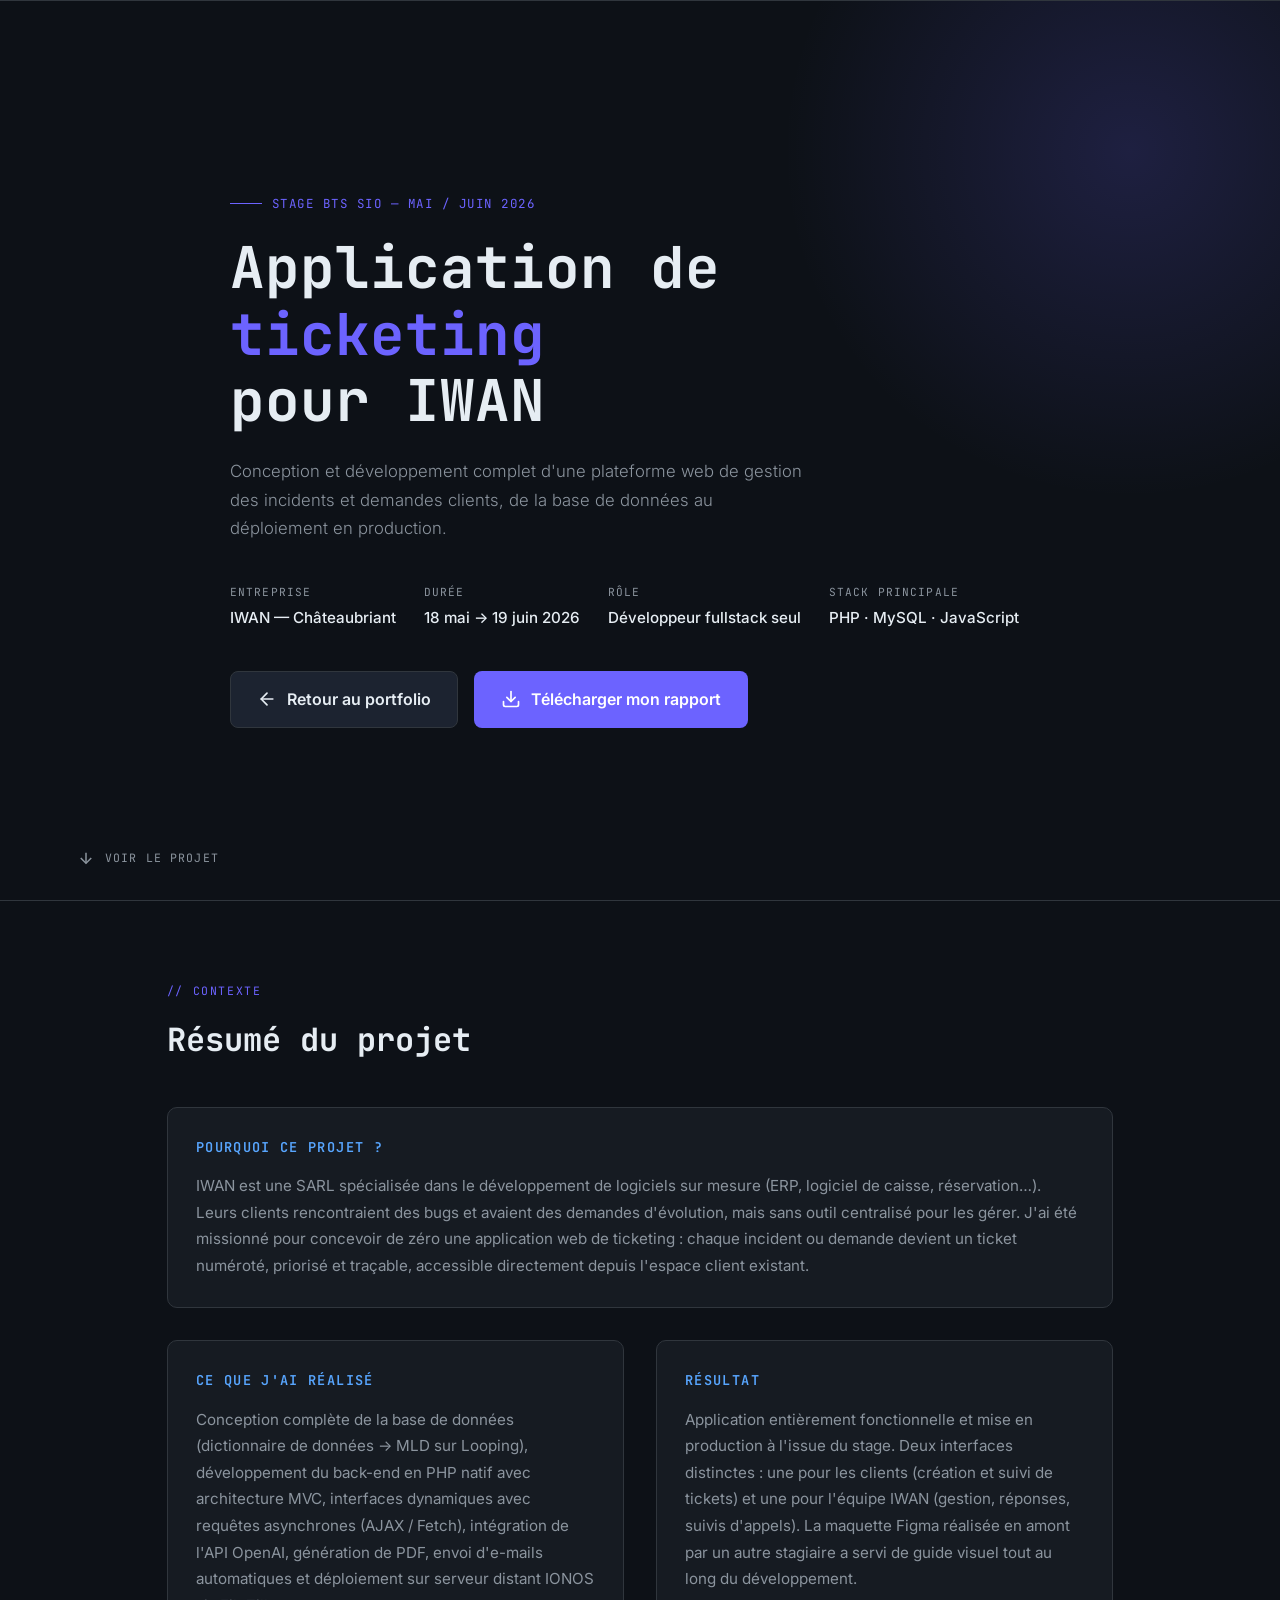
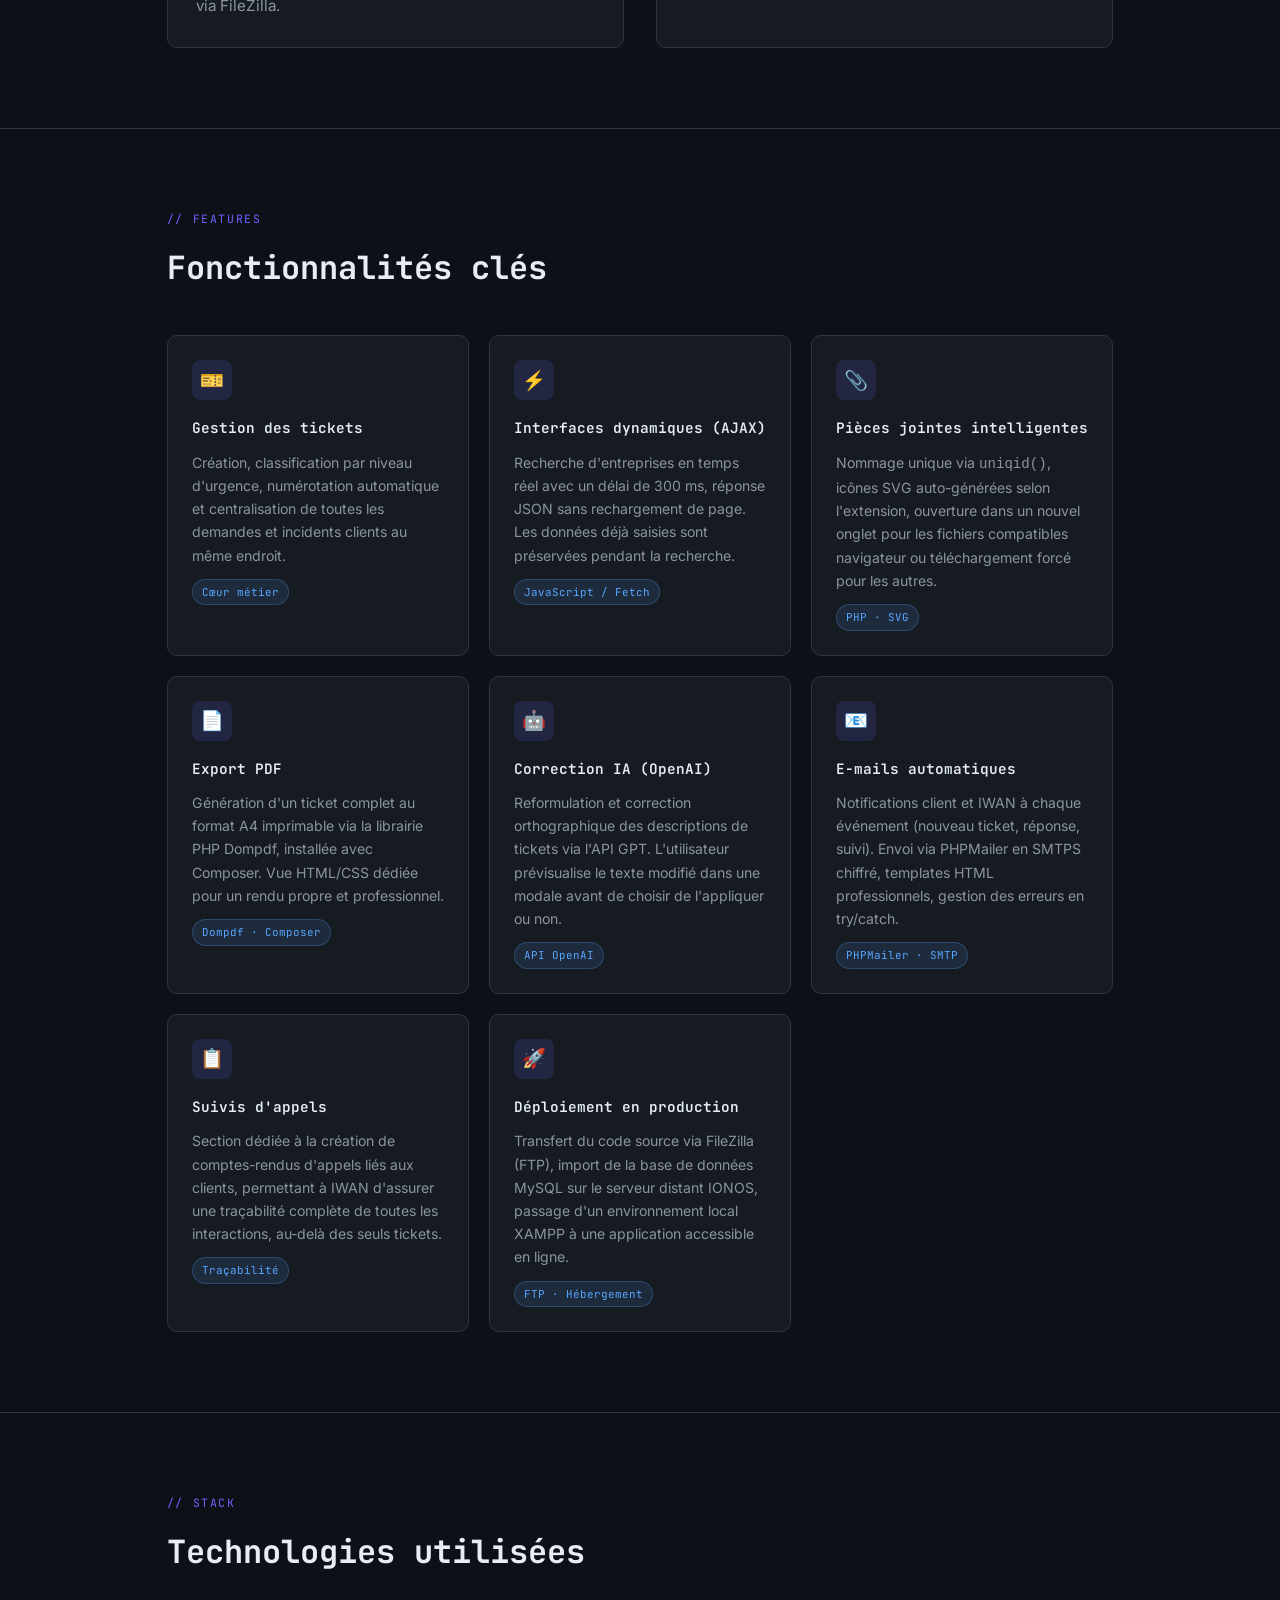
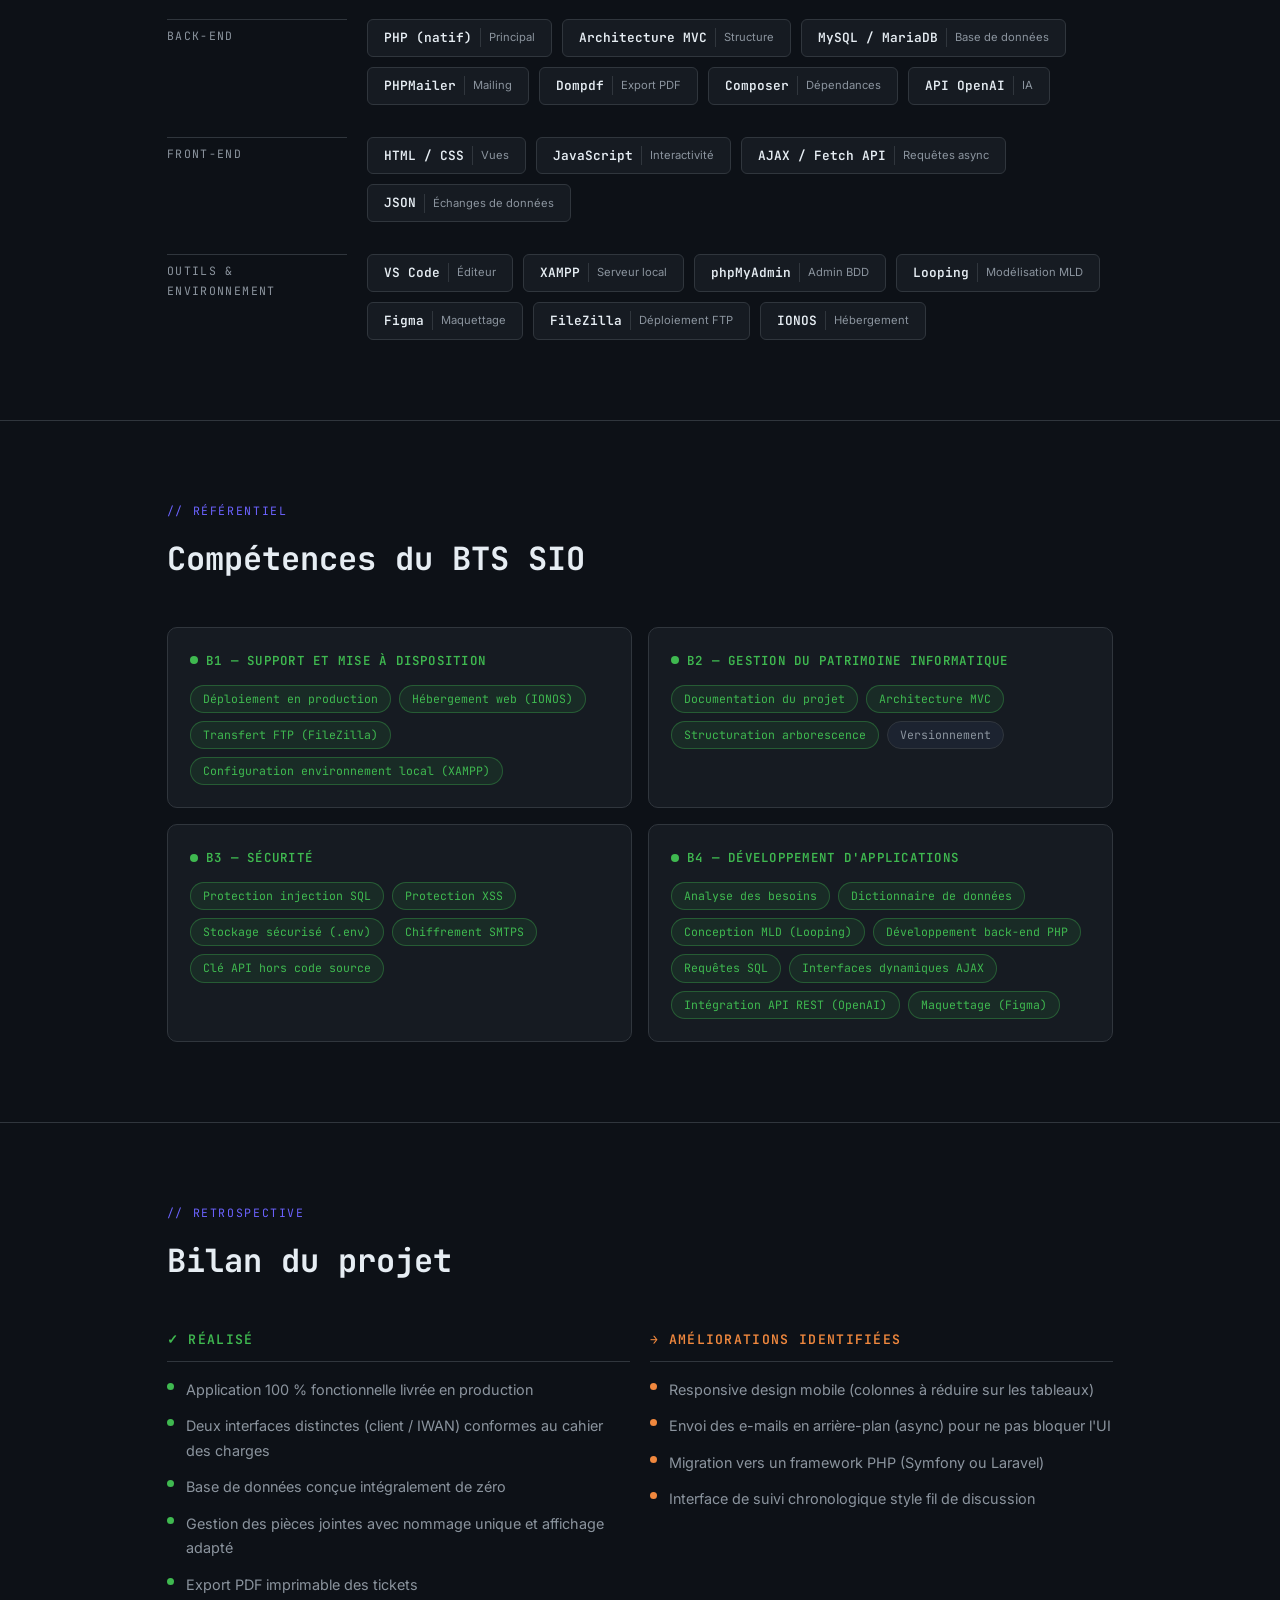
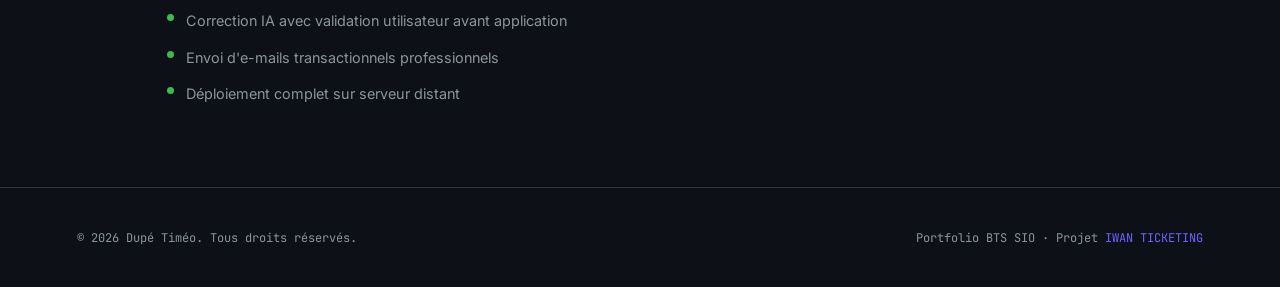
==== projet/Stage-IWAN-TICKETS/iwan-ticket.html @ 5c11863c "Création" ====
<!DOCTYPE html>
<html lang="fr">
<head>
  <meta charset="UTF-8" />
  <meta name="viewport" content="width=device-width, initial-scale=1.0" />
  <link rel="stylesheet" href="iwan-ticket.css" />
  <title>Projet Ticketing IWAN — Portfolio BTS SIO</title>
  <link href="https://fonts.googleapis.com/css2?family=JetBrains+Mono:wght@400;600;700&family=Inter:wght@300;400;500;600&display=swap" rel="stylesheet" />
</head>
<body>

<!-- ══ HERO ══ -->
<section class="hero">
  <div class="container">
    <p class="hero-eyebrow">Stage BTS SIO — Mai / Juin 2026</p>
    <h1>Application de <span>ticketing</span><br>pour IWAN</h1>
    <p class="hero-sub">Conception et développement complet d'une plateforme web de gestion des incidents et demandes clients, de la base de données au déploiement en production.</p>
    <div class="hero-meta">
      <div class="meta-item">
        <span class="meta-label">Entreprise</span>
        <span class="meta-value">IWAN — Châteaubriant</span>
      </div>
      <div class="meta-item">
        <span class="meta-label">Durée</span>
        <span class="meta-value">18 mai → 19 juin 2026</span>
      </div>
      <div class="meta-item">
        <span class="meta-label">Rôle</span>
        <span class="meta-value">Développeur fullstack seul</span>
      </div>
      <div class="meta-item">
        <span class="meta-label">Stack principale</span>
        <span class="meta-value">PHP · MySQL · JavaScript</span>
      </div>
    </div>

    <!-- BOUTON TÉLÉCHARGER RAPPORT DE STAGE -->
    <div class="hero-actions">
        <a href="../../index.html" class="btn btn-secondary">
        <svg xmlns="http://www.w3.org/2000/svg" width="20" height="20" viewBox="0 0 24 24" fill="none" stroke="currentColor" stroke-width="2" stroke-linecap="round" stroke-linejoin="round">
          <line x1="19" y1="12" x2="5" y2="12"></line>
          <polyline points="12 19 5 12 12 5"></polyline>
        </svg>
        Retour au portfolio
      </a>
      <a href="/projet/Stage-IWAN-TICKETS/CR/DUPÉ_TIMÉO_Rapport_Stage.pdf" class="btn btn-primary" download>
        <svg xmlns="http://www.w3.org/2000/svg" width="20" height="20" viewBox="0 0 24 24" fill="none" stroke="currentColor" stroke-width="2" stroke-linecap="round" stroke-linejoin="round">
          <path d="M21 15v4a2 2 0 0 1-2 2H5a2 2 0 0 1-2-2v-4"></path>
          <polyline points="7 10 12 15 17 10"></polyline>
          <line x1="12" y1="15" x2="12" y2="3"></line>
        </svg>
        Télécharger mon rapport
      </a>
    </div>

  </div>
  <div class="hero-scroll">
    <svg viewBox="0 0 24 24" stroke-width="2"><line x1="12" y1="5" x2="12" y2="19"/><polyline points="19 12 12 19 5 12"/></svg>
    Voir le projet
  </div>
</section>

<!-- ══ RÉSUMÉ ══ -->
<section>
  <div class="container">
    <p class="section-label">// contexte</p>
    <h2 class="section-title">Résumé du projet</h2>
    <div class="resume-grid">
      <div class="resume-card full">
        <h3>Pourquoi ce projet ?</h3>
        <p>IWAN est une SARL spécialisée dans le développement de logiciels sur mesure (ERP, logiciel de caisse, réservation…). Leurs clients rencontraient des bugs et avaient des demandes d'évolution, mais sans outil centralisé pour les gérer. J'ai été missionné pour concevoir de zéro une application web de ticketing : chaque incident ou demande devient un ticket numéroté, priorisé et traçable, accessible directement depuis l'espace client existant.</p>
      </div>
      <div class="resume-card">
        <h3>Ce que j'ai réalisé</h3>
        <p>Conception complète de la base de données (dictionnaire de données → MLD sur Looping), développement du back-end en PHP natif avec architecture MVC, interfaces dynamiques avec requêtes asynchrones (AJAX / Fetch), intégration de l'API OpenAI, génération de PDF, envoi d'e-mails automatiques et déploiement sur serveur distant IONOS via FileZilla.</p>
      </div>
      <div class="resume-card">
        <h3>Résultat</h3>
        <p>Application entièrement fonctionnelle et mise en production à l'issue du stage. Deux interfaces distinctes : une pour les clients (création et suivi de tickets) et une pour l'équipe IWAN (gestion, réponses, suivis d'appels). La maquette Figma réalisée en amont par un autre stagiaire a servi de guide visuel tout au long du développement.</p>
      </div>
    </div>
  </div>
</section>

<!-- ══ FONCTIONNALITÉS ══ -->
<section>
  <div class="container">
    <p class="section-label">// features</p>
    <h2 class="section-title">Fonctionnalités clés</h2>
    <div class="features-grid">

      <div class="feature-card">
        <div class="feature-icon">🎫</div>
        <h3>Gestion des tickets</h3>
        <p>Création, classification par niveau d'urgence, numérotation automatique et centralisation de toutes les demandes et incidents clients au même endroit.</p>
        <span class="feature-tag">Cœur métier</span>
      </div>

      <div class="feature-card">
        <div class="feature-icon">⚡</div>
        <h3>Interfaces dynamiques (AJAX)</h3>
        <p>Recherche d'entreprises en temps réel avec un délai de 300 ms, réponse JSON sans rechargement de page. Les données déjà saisies sont préservées pendant la recherche.</p>
        <span class="feature-tag">JavaScript / Fetch</span>
      </div>

      <div class="feature-card">
        <div class="feature-icon">📎</div>
        <h3>Pièces jointes intelligentes</h3>
        <p>Nommage unique via <code>uniqid()</code>, icônes SVG auto-générées selon l'extension, ouverture dans un nouvel onglet pour les fichiers compatibles navigateur ou téléchargement forcé pour les autres.</p>
        <span class="feature-tag">PHP · SVG</span>
      </div>

      <div class="feature-card">
        <div class="feature-icon">📄</div>
        <h3>Export PDF</h3>
        <p>Génération d'un ticket complet au format A4 imprimable via la librairie PHP Dompdf, installée avec Composer. Vue HTML/CSS dédiée pour un rendu propre et professionnel.</p>
        <span class="feature-tag">Dompdf · Composer</span>
      </div>

      <div class="feature-card">
        <div class="feature-icon">🤖</div>
        <h3>Correction IA (OpenAI)</h3>
        <p>Reformulation et correction orthographique des descriptions de tickets via l'API GPT. L'utilisateur prévisualise le texte modifié dans une modale avant de choisir de l'appliquer ou non.</p>
        <span class="feature-tag">API OpenAI</span>
      </div>

      <div class="feature-card">
        <div class="feature-icon">📧</div>
        <h3>E-mails automatiques</h3>
        <p>Notifications client et IWAN à chaque événement (nouveau ticket, réponse, suivi). Envoi via PHPMailer en SMTPS chiffré, templates HTML professionnels, gestion des erreurs en try/catch.</p>
        <span class="feature-tag">PHPMailer · SMTP</span>
      </div>

      <div class="feature-card">
        <div class="feature-icon">📋</div>
        <h3>Suivis d'appels</h3>
        <p>Section dédiée à la création de comptes-rendus d'appels liés aux clients, permettant à IWAN d'assurer une traçabilité complète de toutes les interactions, au-delà des seuls tickets.</p>
        <span class="feature-tag">Traçabilité</span>
      </div>

      <div class="feature-card">
        <div class="feature-icon">🚀</div>
        <h3>Déploiement en production</h3>
        <p>Transfert du code source via FileZilla (FTP), import de la base de données MySQL sur le serveur distant IONOS, passage d'un environnement local XAMPP à une application accessible en ligne.</p>
        <span class="feature-tag">FTP · Hébergement</span>
      </div>

    </div>
  </div>
</section>

<!-- ══ TECHNOLOGIES ══ -->
<section>
  <div class="container">
    <p class="section-label">// stack</p>
    <h2 class="section-title">Technologies utilisées</h2>
    <div class="tech-groups">

      <div class="tech-group">
        <span class="tech-group-label">Back-end</span>
        <div class="tech-chips">
          <span class="tech-chip">PHP (natif) <span class="tc-role">Principal</span></span>
          <span class="tech-chip">Architecture MVC <span class="tc-role">Structure</span></span>
          <span class="tech-chip">MySQL / MariaDB <span class="tc-role">Base de données</span></span>
          <span class="tech-chip">PHPMailer <span class="tc-role">Mailing</span></span>
          <span class="tech-chip">Dompdf <span class="tc-role">Export PDF</span></span>
          <span class="tech-chip">Composer <span class="tc-role">Dépendances</span></span>
          <span class="tech-chip">API OpenAI <span class="tc-role">IA</span></span>
        </div>
      </div>

      <div class="tech-group">
        <span class="tech-group-label">Front-end</span>
        <div class="tech-chips">
          <span class="tech-chip">HTML / CSS <span class="tc-role">Vues</span></span>
          <span class="tech-chip">JavaScript <span class="tc-role">Interactivité</span></span>
          <span class="tech-chip">AJAX / Fetch API <span class="tc-role">Requêtes async</span></span>
          <span class="tech-chip">JSON <span class="tc-role">Échanges de données</span></span>
        </div>
      </div>

      <div class="tech-group">
        <span class="tech-group-label">Outils & environnement</span>
        <div class="tech-chips">
          <span class="tech-chip">VS Code <span class="tc-role">Éditeur</span></span>
          <span class="tech-chip">XAMPP <span class="tc-role">Serveur local</span></span>
          <span class="tech-chip">phpMyAdmin <span class="tc-role">Admin BDD</span></span>
          <span class="tech-chip">Looping <span class="tc-role">Modélisation MLD</span></span>
          <span class="tech-chip">Figma <span class="tc-role">Maquettage</span></span>
          <span class="tech-chip">FileZilla <span class="tc-role">Déploiement FTP</span></span>
          <span class="tech-chip">IONOS <span class="tc-role">Hébergement</span></span>
        </div>
      </div>

    </div>
  </div>
</section>

<!-- ══ COMPÉTENCES BTS SIO ══ -->
<section>
  <div class="container">
    <p class="section-label">// référentiel</p>
    <h2 class="section-title">Compétences du BTS SIO</h2>
    <div class="comp-grid">

      <div class="comp-block">
        <p class="comp-block-title">B1 — Support et mise à disposition</p>
        <div class="comp-chips">
          <span class="chip active">Déploiement en production</span>
          <span class="chip active">Hébergement web (IONOS)</span>
          <span class="chip active">Transfert FTP (FileZilla)</span>
          <span class="chip active">Configuration environnement local (XAMPP)</span>
        </div>
      </div>

      <div class="comp-block">
        <p class="comp-block-title">B2 — Gestion du patrimoine informatique</p>
        <div class="comp-chips">
          <span class="chip active">Documentation du projet</span>
          <span class="chip active">Architecture MVC</span>
          <span class="chip active">Structuration arborescence</span>
          <span class="chip">Versionnement</span>
        </div>
      </div>

      <div class="comp-block">
        <p class="comp-block-title">B3 — Sécurité</p>
        <div class="comp-chips">
          <span class="chip active">Protection injection SQL</span>
          <span class="chip active">Protection XSS</span>
          <span class="chip active">Stockage sécurisé (.env)</span>
          <span class="chip active">Chiffrement SMTPS</span>
          <span class="chip active">Clé API hors code source</span>
        </div>
      </div>

      <div class="comp-block">
        <p class="comp-block-title">B4 — Développement d'applications</p>
        <div class="comp-chips">
          <span class="chip active">Analyse des besoins</span>
          <span class="chip active">Dictionnaire de données</span>
          <span class="chip active">Conception MLD (Looping)</span>
          <span class="chip active">Développement back-end PHP</span>
          <span class="chip active">Requêtes SQL </span>
          <span class="chip active">Interfaces dynamiques AJAX</span>
          <span class="chip active">Intégration API REST (OpenAI)</span>
          <span class="chip active">Maquettage (Figma)</span>
        </div>
      </div>

    </div>
  </div>
</section>

<!-- ══ BILAN ══ -->
<section>
  <div class="container">
    <p class="section-label">// retrospective</p>
    <h2 class="section-title">Bilan du projet</h2>
    <div class="bilan-grid">

      <div class="bilan-col done">
        <h3>✓ Réalisé</h3>
        <ul class="bilan-list">
          <li>Application 100 % fonctionnelle livrée en production</li>
          <li>Deux interfaces distinctes (client / IWAN) conformes au cahier des charges</li>
          <li>Base de données conçue intégralement de zéro</li>
          <li>Gestion des pièces jointes avec nommage unique et affichage adapté</li>
          <li>Export PDF imprimable des tickets</li>
          <li>Correction IA avec validation utilisateur avant application</li>
          <li>Envoi d'e-mails transactionnels professionnels</li>
          <li>Déploiement complet sur serveur distant</li>
        </ul>
      </div>

      <div class="bilan-col todo">
        <h3>→ Améliorations identifiées</h3>
        <ul class="bilan-list">
          <li>Responsive design mobile (colonnes à réduire sur les tableaux)</li>
          <li>Envoi des e-mails en arrière-plan (async) pour ne pas bloquer l'UI</li>
          <li>Migration vers un framework PHP (Symfony ou Laravel)</li>
          <li>Interface de suivi chronologique style fil de discussion</li>
        </ul>
      </div>

    </div>
  </div>
</section>

<!-- ══ FOOTER ══ -->
<footer>
  <p>&copy; 2026 Dupé Timéo. Tous droits réservés.</p>
  <p>Portfolio BTS SIO · Projet <span>IWAN TICKETING</span></p>
</footer>

</body>
</html>
---- projet/Stage-IWAN-TICKETS/iwan-ticket.css ----
*, *::before, *::after { box-sizing: border-box; margin: 0; padding: 0; }

    :root {
      --bg:        #0D1117;
      --surface:   #161B22;
      --surface2:  #1C2330;
      --border:    #30363D;
      --accent:    #6C63FF;
      --accent2:   #58A6FF;
      --accent3:   #3FB950;
      --text:      #E6EDF3;
      --muted:     #8B949E;
      --mono:      'JetBrains Mono', monospace;
      --sans:      'Inter', sans-serif;
    }

    html { scroll-behavior: smooth; }

    body {
      background: var(--bg);
      color: var(--text);
      font-family: var(--sans);
      font-size: 16px;
      line-height: 1.7;
    }

    /* ── HERO ── */
    .hero {
      min-height: 100vh;
      display: flex;
      flex-direction: column;
      justify-content: center;
      padding: 80px 6vw 60px;
      position: relative;
      overflow: hidden;
    }

    .hero::before {
      content: '';
      position: absolute;
      top: -200px; right: -200px;
      width: 700px; height: 700px;
      background: radial-gradient(circle, rgba(108,99,255,.18) 0%, transparent 70%);
      pointer-events: none;
    }

    .hero-eyebrow {
      font-family: var(--mono);
      font-size: .78rem;
      color: var(--accent);
      letter-spacing: .12em;
      text-transform: uppercase;
      margin-bottom: 20px;
      display: flex;
      align-items: center;
      gap: 10px;
    }

    .hero-eyebrow::before {
      content: '';
      display: inline-block;
      width: 32px; height: 1px;
      background: var(--accent);
    }

    .hero h1 {
      font-family: var(--mono);
      font-size: clamp(2rem, 5vw, 3.6rem);
      font-weight: 700;
      line-height: 1.15;
      max-width: 820px;
      margin-bottom: 24px;
    }

    .hero h1 span {
      color: var(--accent);
    }

    .hero-sub {
      font-family: var(--sans);
      font-size: 1.05rem;
      color: var(--muted);
      max-width: 580px;
      margin-bottom: 40px;
      font-weight: 300;
    }

    .hero-meta {
      display: flex;
      gap: 28px;
      flex-wrap: wrap;
    }

    .meta-item {
      display: flex;
      flex-direction: column;
      gap: 3px;
    }

    .meta-label {
      font-family: var(--mono);
      font-size: .7rem;
      color: var(--muted);
      text-transform: uppercase;
      letter-spacing: .1em;
    }

    .meta-value {
      font-size: .95rem;
      color: var(--text);
      font-weight: 500;
    }

    /* ── BOUTONS (NOUVEAU) ── */
    .hero-actions {
      margin-top: 40px;
      display: flex;
      gap: 16px;
      position: relative; /* Pour s'assurer qu'il est cliquable au-dessus du dégradé */
      z-index: 10;
    }

    .btn {
      display: inline-flex;
      align-items: center;
      gap: 10px;
      padding: 14px 26px;
      border-radius: 8px;
      font-family: var(--sans);
      font-size: 1rem;
      font-weight: 600;
      text-decoration: none;
      transition: all 0.25s ease;
      cursor: pointer;
    }

    .btn-primary {
      background: var(--accent);
      color: #ffffff;
      border: 1px solid transparent;
    }

    .btn-primary:hover {
      background: #7b73ff; /* Un violet légèrement plus clair */
      transform: translateY(-3px);
      box-shadow: 0 8px 25px rgba(108, 99, 255, 0.35);
    }
    .btn-secondary {
        color: var(--text);
        border: 1px solid var(--border);
        background: var(--surface2);
    }

    .btn-secondary:hover {
        border-color: var(--accent);
        transform: translateY(-3px);
    }
    .btn svg {
      transition: transform 0.25s ease;
    }
    
    .btn-primary:hover svg {
      transform: translateY(2px); /* Petit effet sympa sur la flèche au survol */
    }

    /* ── ANIMATIONS ── */
    .hero-scroll {
      position: absolute;
      bottom: 32px;
      left: 6vw;
      display: flex;
      align-items: center;
      gap: 10px;
      font-family: var(--mono);
      font-size: .72rem;
      color: var(--muted);
      text-transform: uppercase;
      letter-spacing: .1em;
      animation: bob 2s ease-in-out infinite;
    }

    .hero-scroll svg { width: 18px; height: 18px; stroke: var(--muted); fill: none; }

    @keyframes bob {
      0%, 100% { transform: translateY(0); }
      50%       { transform: translateY(5px); }
    }

    /* ── LAYOUT ── */
    .container {
      max-width: 1100px;
      margin: 0 auto;
      padding: 0 6vw;
    }

    section {
      padding: 80px 0;
      border-top: 1px solid var(--border);
    }

    .section-label {
      font-family: var(--mono);
      font-size: .72rem;
      color: var(--accent);
      text-transform: uppercase;
      letter-spacing: .14em;
      margin-bottom: 12px;
    }

    .section-title {
      font-family: var(--mono);
      font-size: clamp(1.4rem, 3vw, 2rem);
      font-weight: 700;
      margin-bottom: 40px;
      color: var(--text);
    }

    /* ── RÉSUMÉ ── */
    .resume-grid {
      display: grid;
      grid-template-columns: 1fr 1fr;
      gap: 32px;
    }

    .resume-card {
      background: var(--surface);
      border: 1px solid var(--border);
      border-radius: 10px;
      padding: 28px;
    }

    .resume-card h3 {
      font-family: var(--mono);
      font-size: .85rem;
      font-weight: 600;
      color: var(--accent2);
      text-transform: uppercase;
      letter-spacing: .1em;
      margin-bottom: 14px;
    }

    .resume-card p {
      font-size: .95rem;
      color: var(--muted);
      line-height: 1.75;
    }

    .resume-card.full {
      grid-column: 1 / -1;
    }

    /* ── FONCTIONNALITÉS ── */
    .features-grid {
      display: grid;
      grid-template-columns: repeat(auto-fill, minmax(280px, 1fr));
      gap: 20px;
    }

    .feature-card {
      background: var(--surface);
      border: 1px solid var(--border);
      border-radius: 10px;
      padding: 24px;
      position: relative;
      transition: border-color .25s, transform .25s;
    }

    .feature-card:hover {
      border-color: var(--accent);
      transform: translateY(-3px);
    }

    .feature-icon {
      width: 40px; height: 40px;
      background: rgba(108,99,255,.15);
      border-radius: 8px;
      display: flex;
      align-items: center;
      justify-content: center;
      margin-bottom: 16px;
      font-size: 1.2rem;
    }

    .feature-card h3 {
      font-family: var(--mono);
      font-size: .9rem;
      font-weight: 600;
      color: var(--text);
      margin-bottom: 10px;
    }

    .feature-card p {
      font-size: .88rem;
      color: var(--muted);
      line-height: 1.65;
    }

    .feature-tag {
      display: inline-block;
      margin-top: 12px;
      font-family: var(--mono);
      font-size: .68rem;
      padding: 3px 9px;
      border-radius: 20px;
      background: rgba(88,166,255,.12);
      color: var(--accent2);
      border: 1px solid rgba(88,166,255,.25);
    }

    /* ── TECHNOLOGIES ── */
    .tech-groups {
      display: flex;
      flex-direction: column;
      gap: 32px;
    }

    .tech-group {
      display: grid;
      grid-template-columns: 180px 1fr;
      gap: 20px;
      align-items: start;
    }

    .tech-group-label {
      font-family: var(--mono);
      font-size: .72rem;
      color: var(--muted);
      text-transform: uppercase;
      letter-spacing: .12em;
      padding-top: 6px;
      border-top: 1px solid var(--border);
    }

    .tech-chips {
      display: flex;
      flex-wrap: wrap;
      gap: 10px;
    }

    .tech-chip {
      font-family: var(--mono);
      font-size: .8rem;
      font-weight: 600;
      padding: 7px 16px;
      border-radius: 6px;
      border: 1px solid var(--border);
      background: var(--surface);
      color: var(--text);
      display: flex;
      align-items: center;
      gap: 8px;
      transition: border-color .2s, background .2s;
    }

    .tech-chip:hover {
      border-color: var(--accent);
      background: var(--surface2);
    }

    .tech-chip .tc-role {
      font-family: var(--sans);
      font-size: .7rem;
      font-weight: 400;
      color: var(--muted);
      padding-left: 8px;
      border-left: 1px solid var(--border);
    }

    /* ── COMPÉTENCES BTS SIO ── */
    .comp-grid {
      display: grid;
      grid-template-columns: 1fr 1fr;
      gap: 16px;
    }

    .comp-block {
      background: var(--surface);
      border: 1px solid var(--border);
      border-radius: 10px;
      padding: 22px;
    }

    .comp-block-title {
      font-family: var(--mono);
      font-size: .78rem;
      font-weight: 600;
      color: var(--accent3);
      text-transform: uppercase;
      letter-spacing: .1em;
      margin-bottom: 14px;
      display: flex;
      align-items: center;
      gap: 8px;
    }

    .comp-block-title::before {
      content: '';
      display: inline-block;
      width: 8px; height: 8px;
      background: var(--accent3);
      border-radius: 50%;
    }

    .comp-chips {
      display: flex;
      flex-wrap: wrap;
      gap: 8px;
    }

    .chip {
      font-family: var(--mono);
      font-size: .72rem;
      padding: 5px 12px;
      border-radius: 20px;
      border: 1px solid var(--border);
      background: var(--surface2);
      color: var(--muted);
      line-height: 1.4;
    }

    .chip.active {
      background: rgba(63,185,80,.1);
      border-color: rgba(63,185,80,.35);
      color: var(--accent3);
    }

    /* ── BILAN ── */
    .bilan-grid {
      display: grid;
      grid-template-columns: 1fr 1fr;
      gap: 20px;
    }

    .bilan-col h3 {
      font-family: var(--mono);
      font-size: .82rem;
      font-weight: 600;
      text-transform: uppercase;
      letter-spacing: .1em;
      margin-bottom: 16px;
      padding-bottom: 10px;
      border-bottom: 1px solid var(--border);
    }

    .bilan-col.done h3  { color: var(--accent3); }
    .bilan-col.todo h3  { color: #F0883E; }

    .bilan-list {
      list-style: none;
      display: flex;
      flex-direction: column;
      gap: 12px;
    }

    .bilan-list li {
      font-size: .9rem;
      color: var(--muted);
      display: flex;
      gap: 12px;
      align-items: flex-start;
    }

    .bilan-list li::before {
      flex-shrink: 0;
      margin-top: 5px;
      content: '';
      display: inline-block;
      width: 7px; height: 7px;
      border-radius: 50%;
    }

    .bilan-col.done .bilan-list li::before { background: var(--accent3); }
    .bilan-col.todo .bilan-list li::before { background: #F0883E; }

    /* ── FOOTER ── */
    footer {
      border-top: 1px solid var(--border);
      padding: 40px 6vw;
      display: flex;
      justify-content: space-between;
      align-items: center;
      flex-wrap: wrap;
      gap: 16px;
    }

    footer p {
      font-family: var(--mono);
      font-size: .75rem;
      color: var(--muted);
    }

    footer span {
      color: var(--accent);
    }

    /* ── RESPONSIVE ── */
    @media (max-width: 680px) {
      .resume-grid, .comp-grid, .bilan-grid { grid-template-columns: 1fr; }
      .tech-item { grid-template-columns: 120px 1fr 40px; }
      .resume-card.full { grid-column: auto; }
      .hero h1 { font-size: 1.8rem; }
      .tech-group { grid-template-columns: 1fr; gap: 12px; }
    }

    @media (prefers-reduced-motion: reduce) {
      .hero-scroll, .tech-bar-fill { animation: none; }
      .feature-card:hover { transform: none; }
      .btn-primary:hover .btn-secondary:hover{ transform: none; }
      .btn-primary:hover svg { transform: none; }
    }
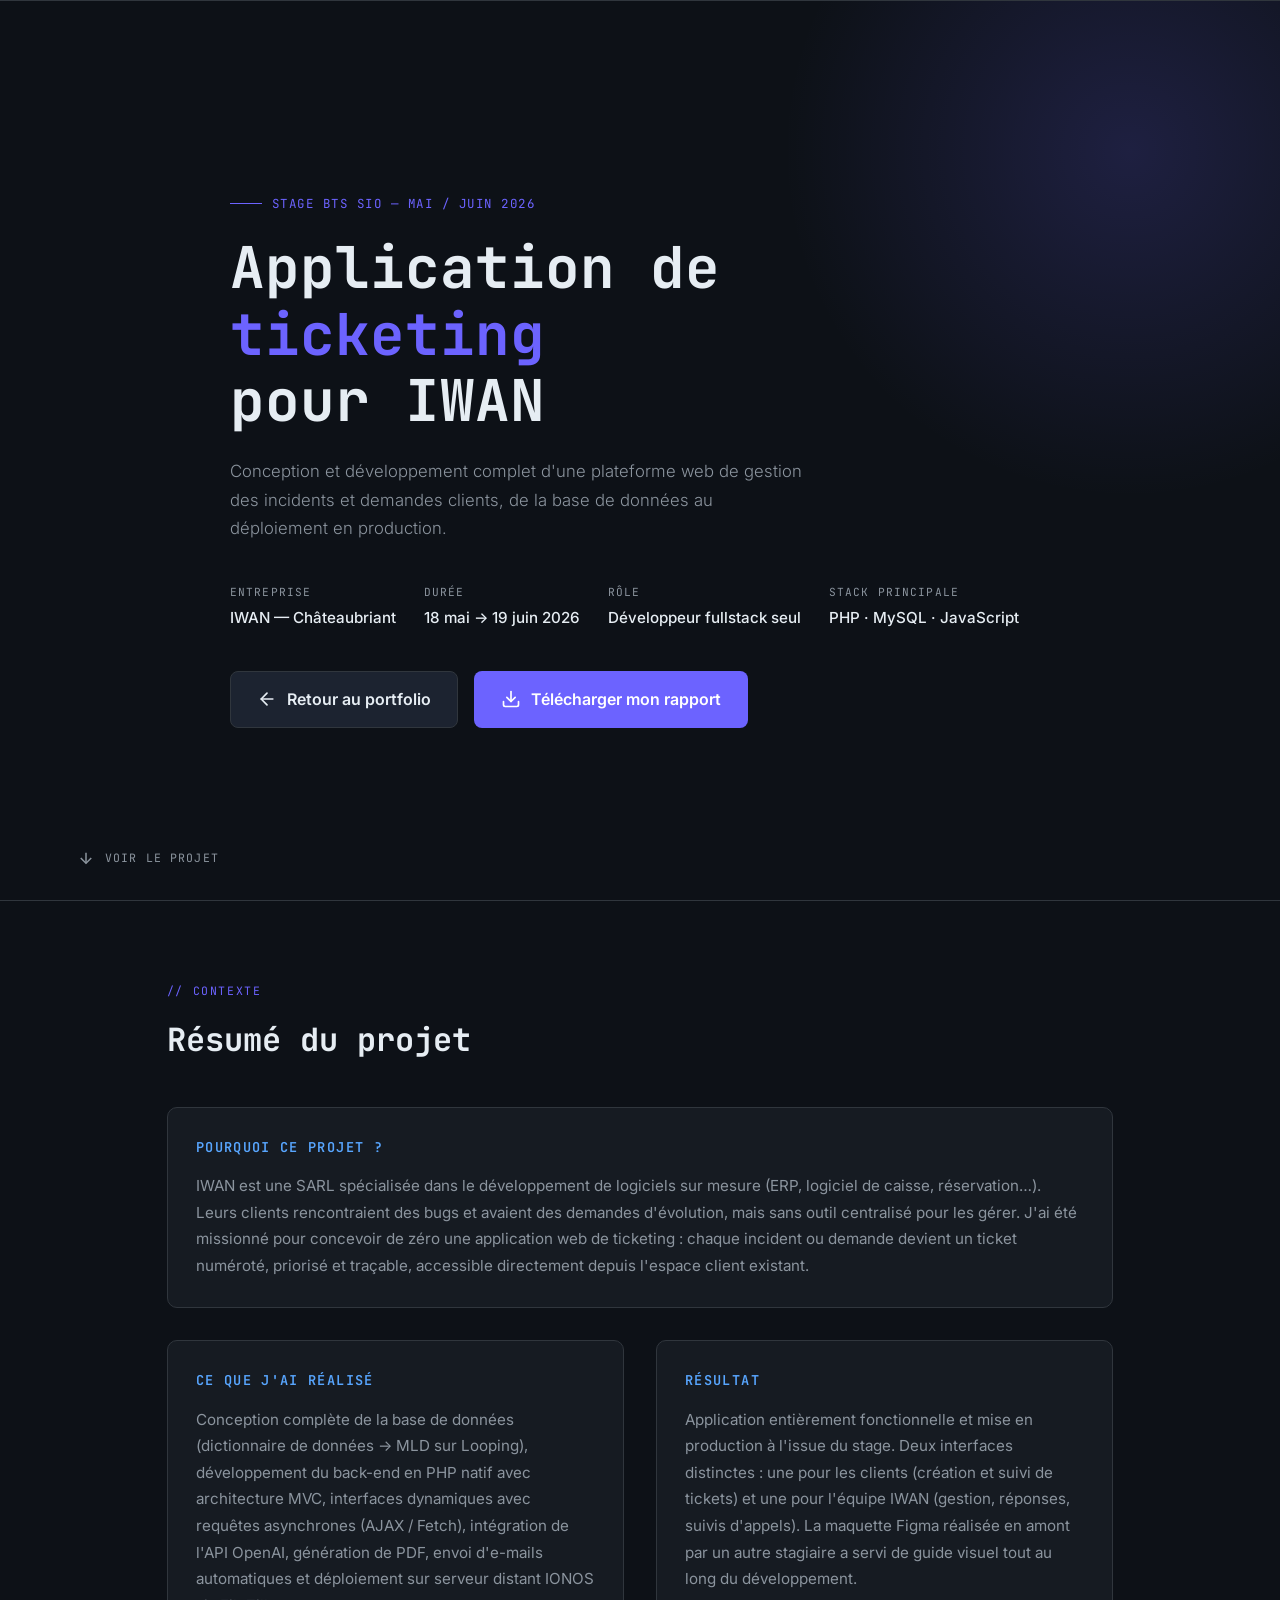
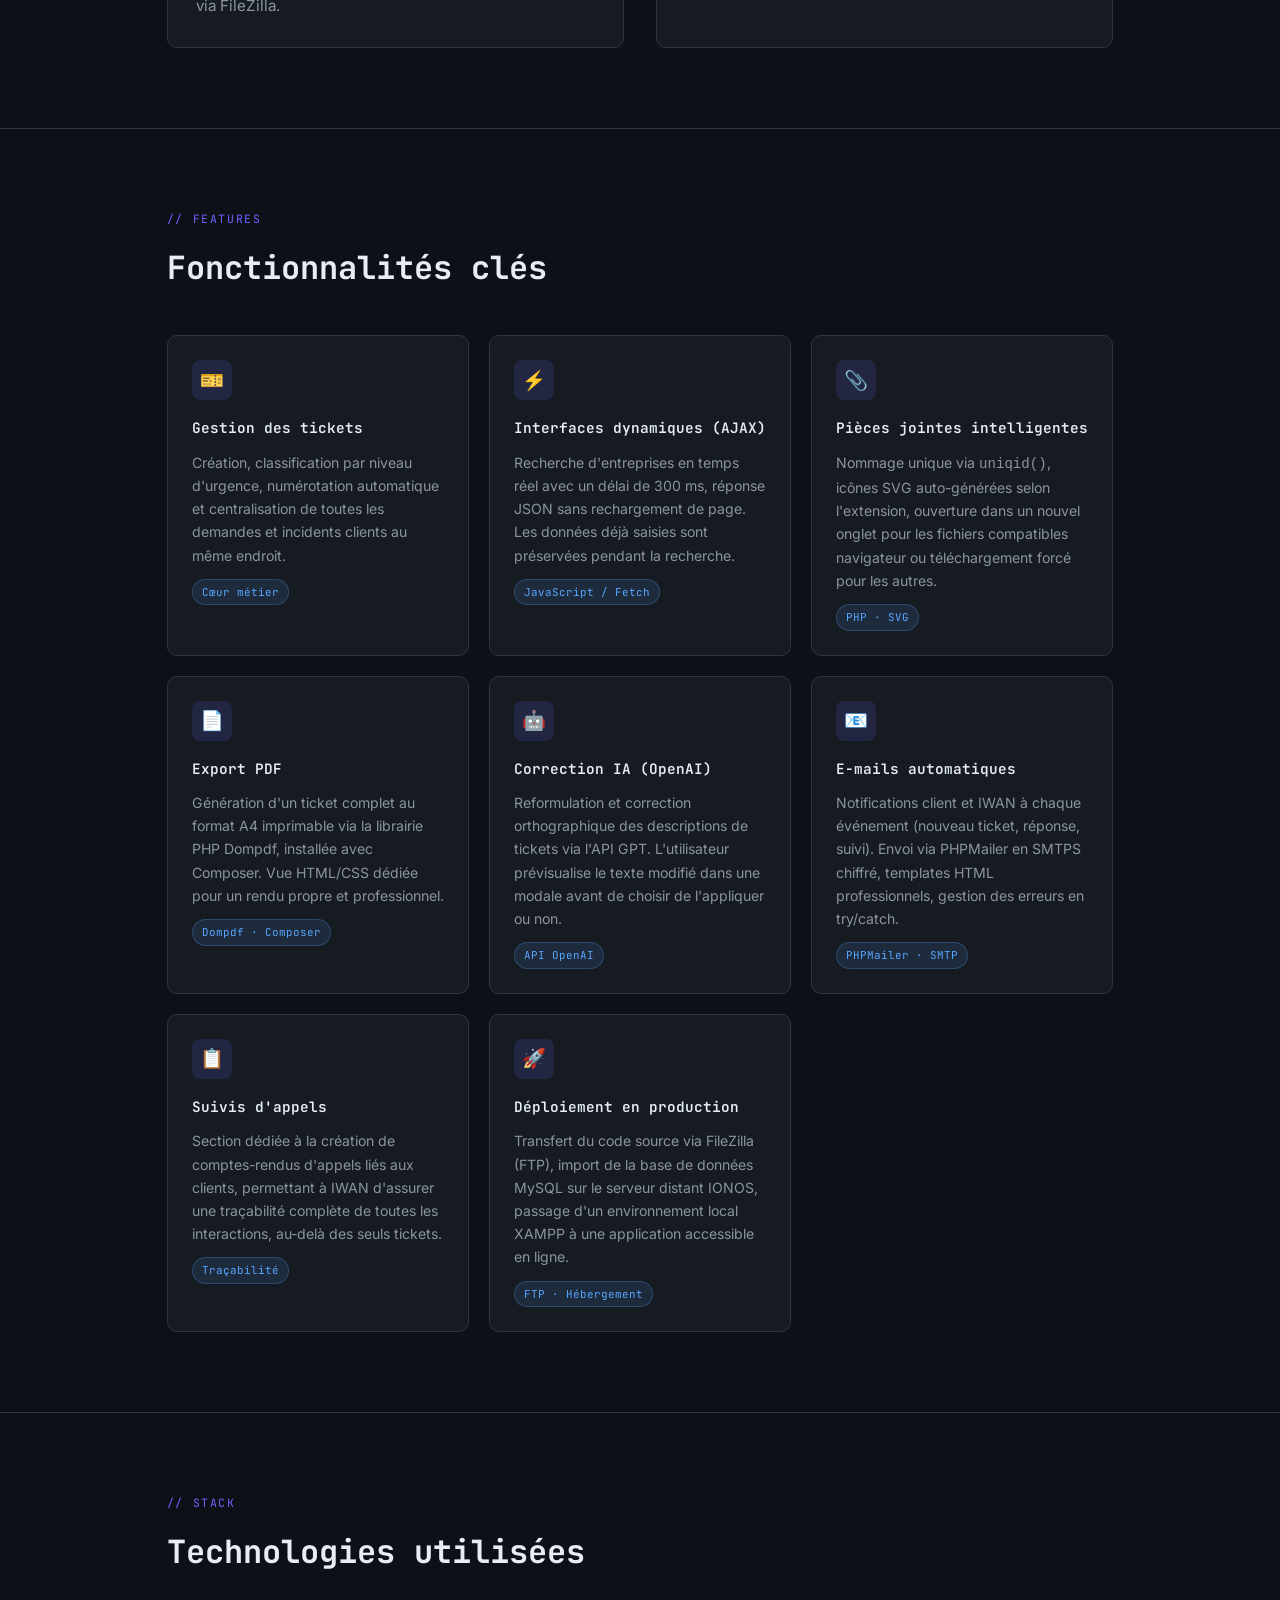
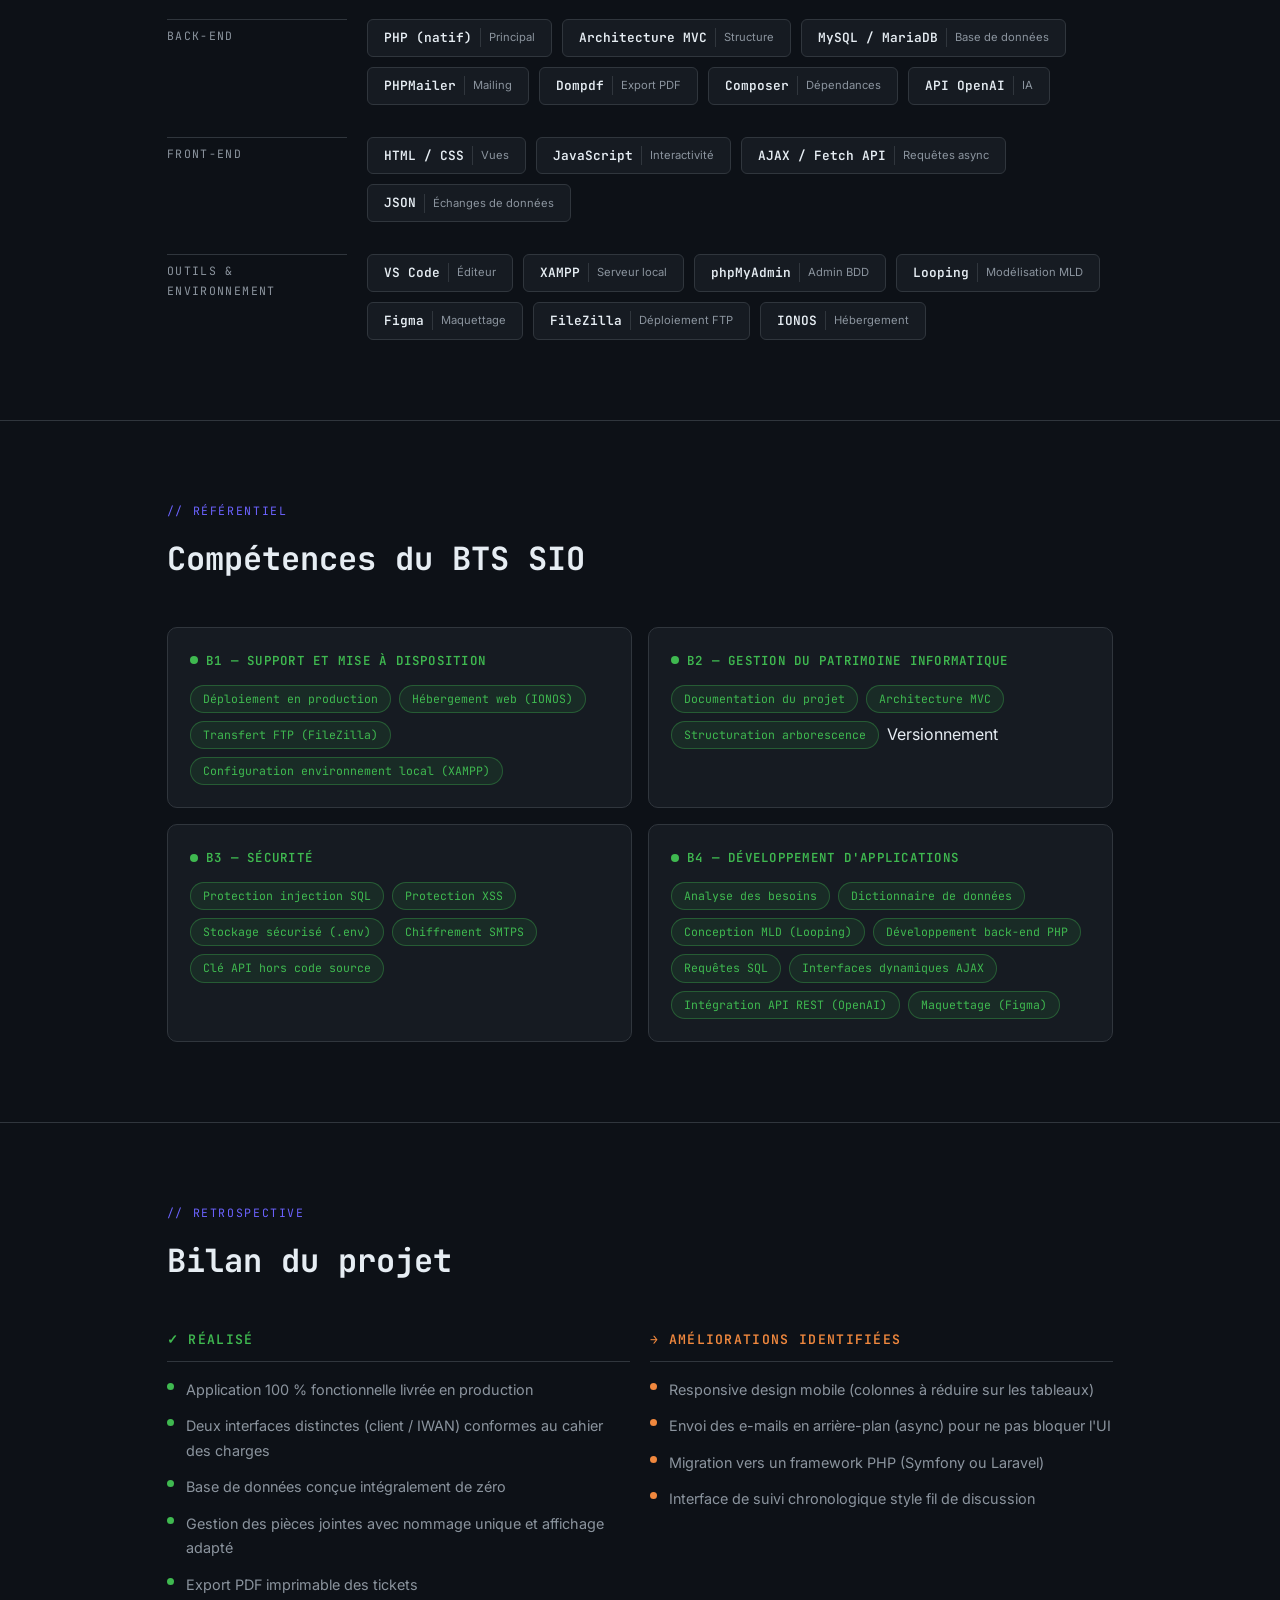
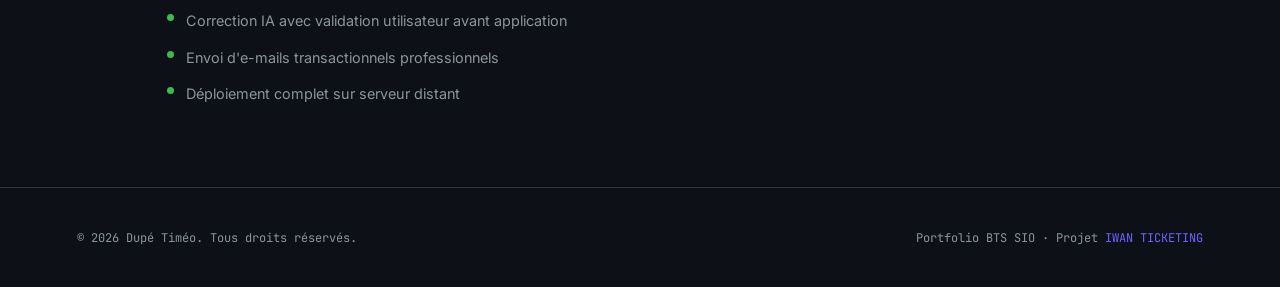
==== commit bff0b28e: "modif class versionnement" ====
--- a/projet/Stage-IWAN-TICKETS/iwan-ticket.html
+++ b/projet/Stage-IWAN-TICKETS/iwan-ticket.html
@@ -43,7 +43,7 @@
         </svg>
         Retour au portfolio
       </a>
-      <a href="/projet/Stage-IWAN-TICKETS/CR/DUPÉ_TIMÉO_Rapport_Stage.pdf" class="btn btn-primary" download>
+      <a href="CR/dupe_timeo_rapport_stage_1.pdf" target="_blank" class="btn btn-primary" >
         <svg xmlns="http://www.w3.org/2000/svg" width="20" height="20" viewBox="0 0 24 24" fill="none" stroke="currentColor" stroke-width="2" stroke-linecap="round" stroke-linejoin="round">
           <path d="M21 15v4a2 2 0 0 1-2 2H5a2 2 0 0 1-2-2v-4"></path>
           <polyline points="7 10 12 15 17 10"></polyline>
@@ -219,7 +219,7 @@
           <span class="chip active">Documentation du projet</span>
           <span class="chip active">Architecture MVC</span>
           <span class="chip active">Structuration arborescence</span>
-          <span class="chip">Versionnement</span>
+          <span class="chip-active">Versionnement</span>
         </div>
       </div>
 
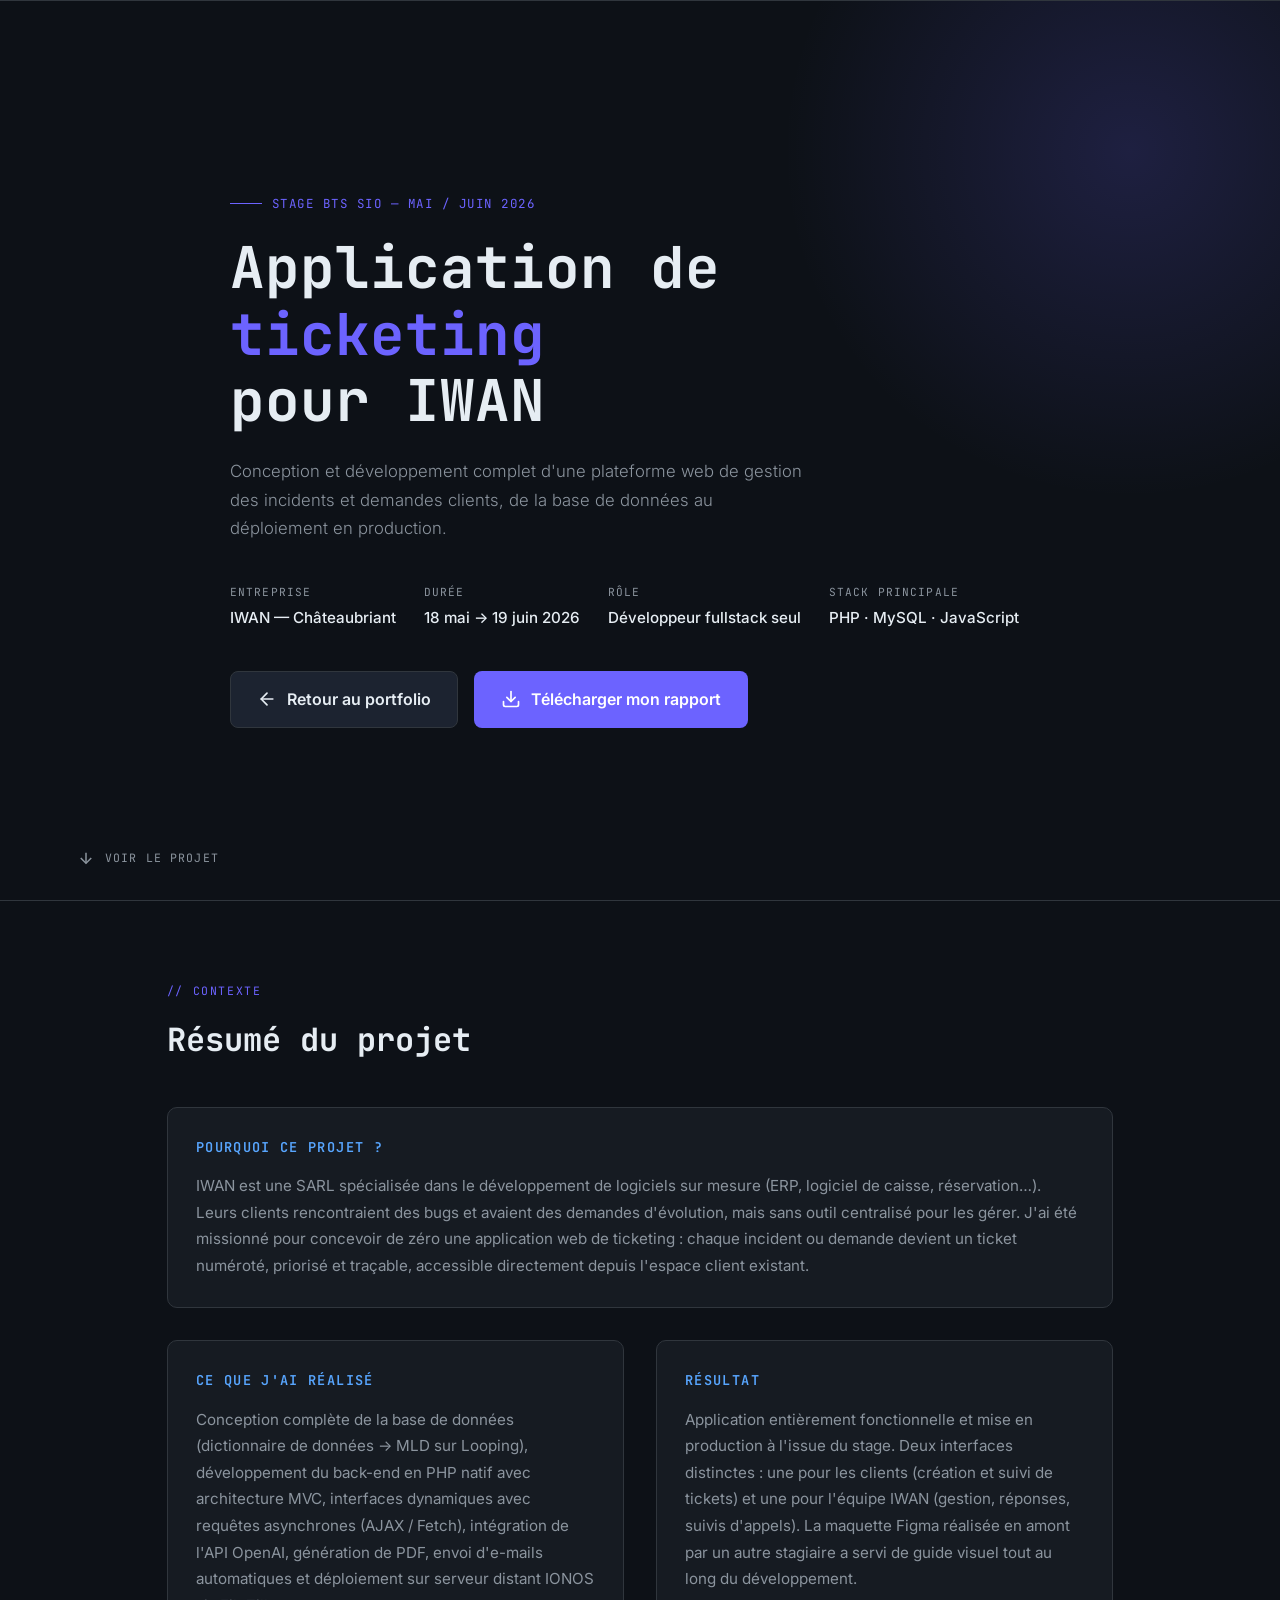
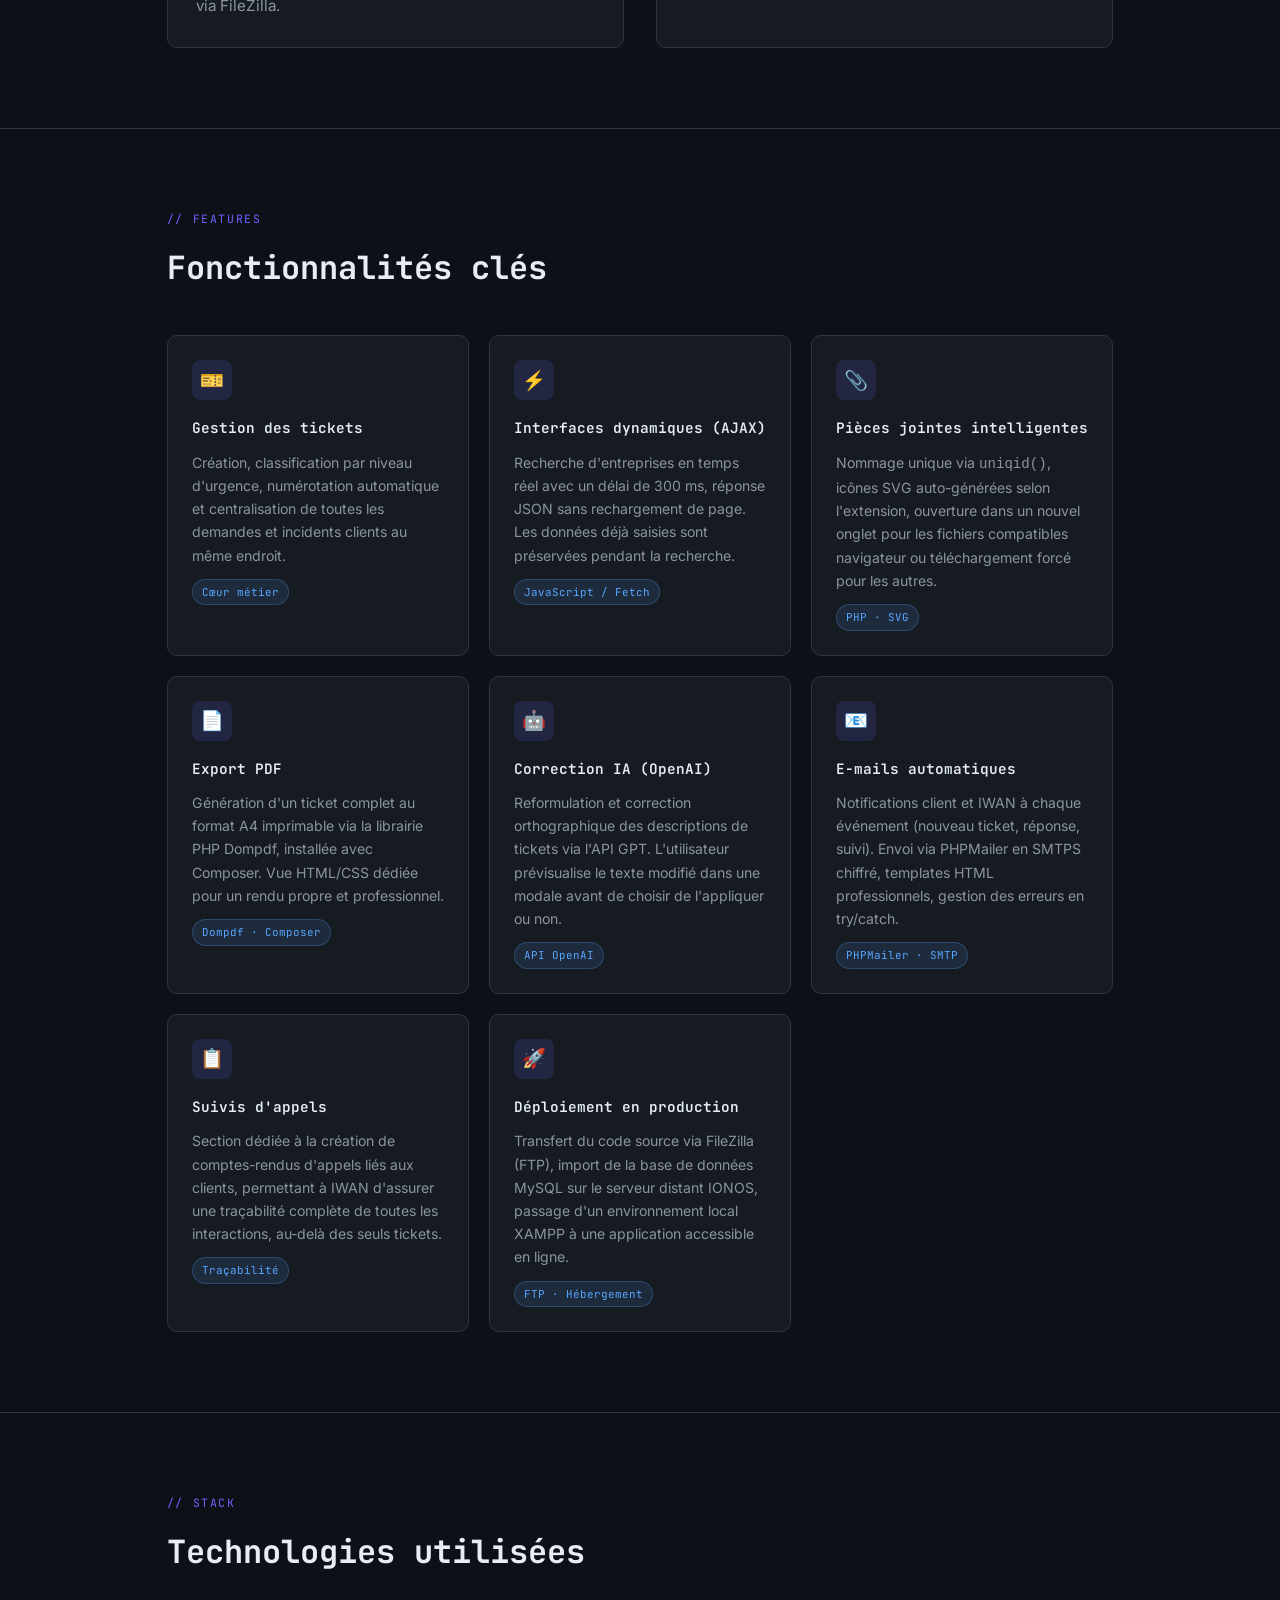
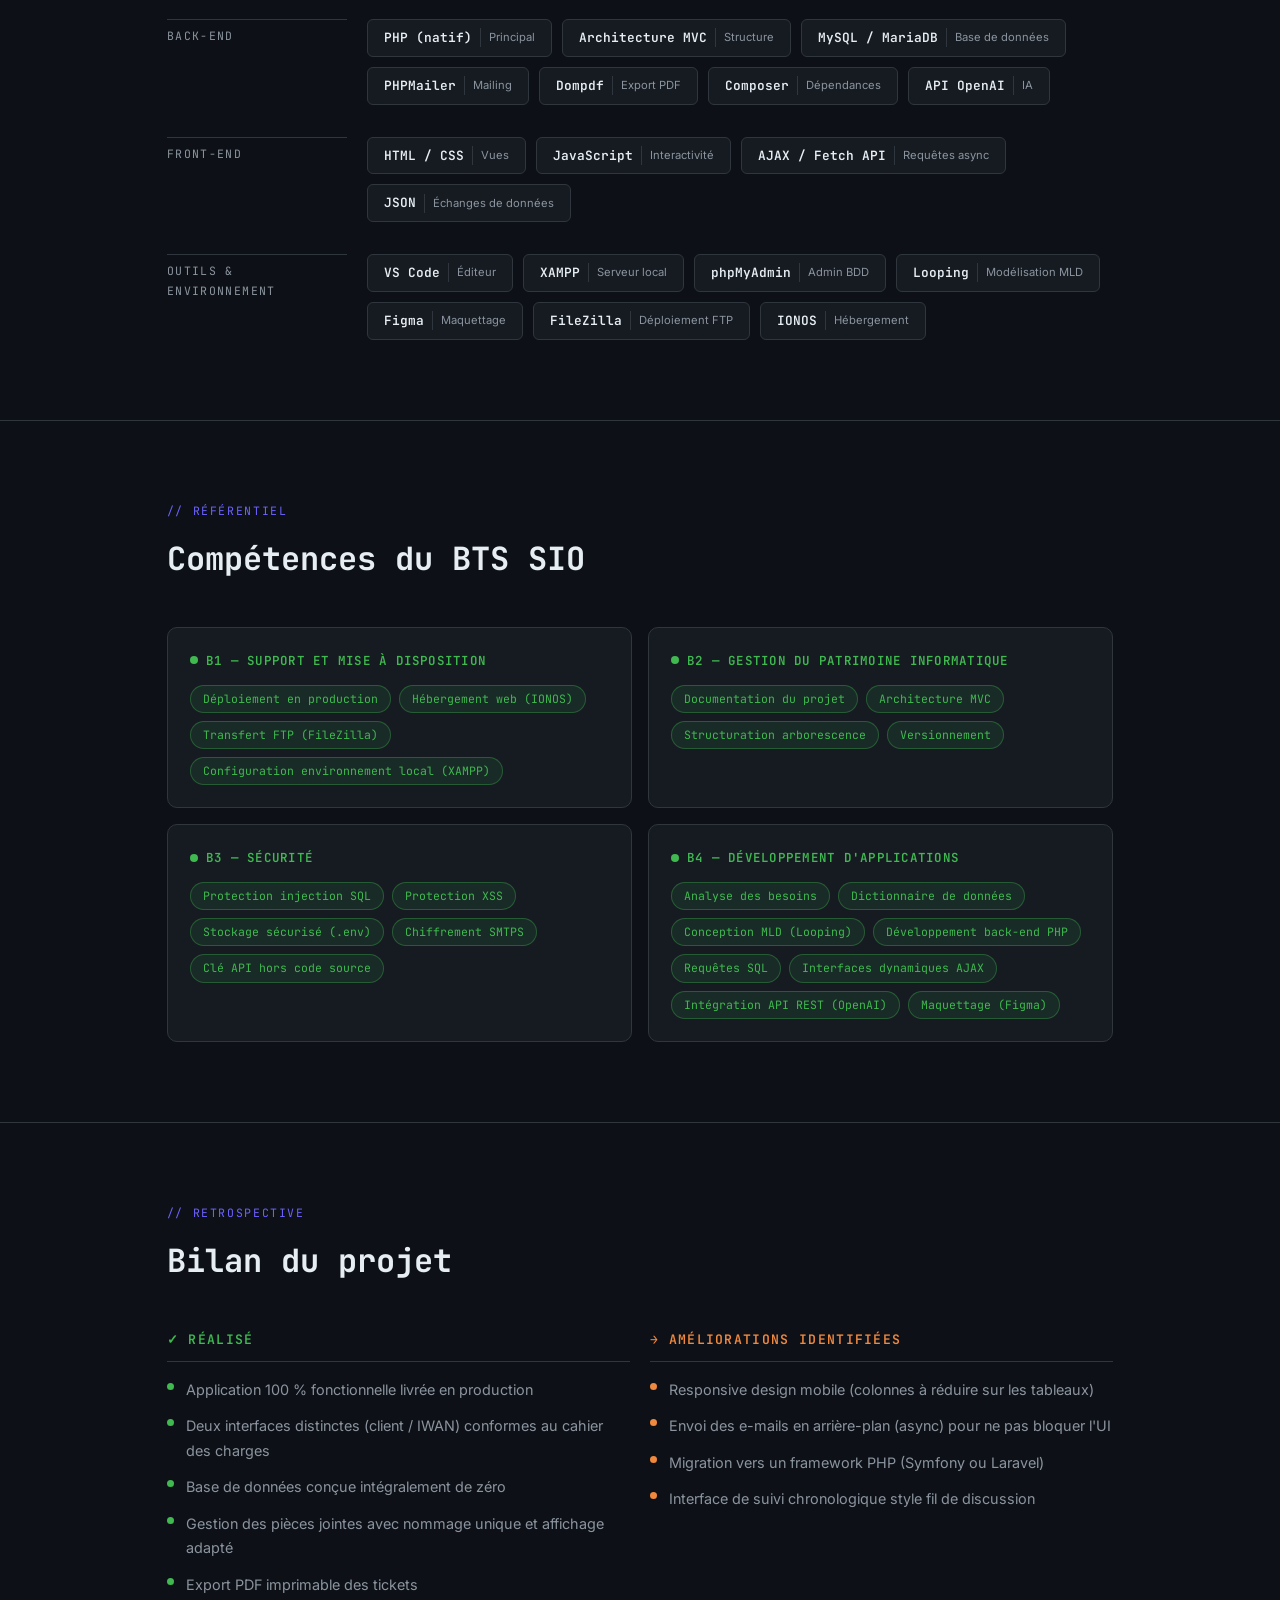
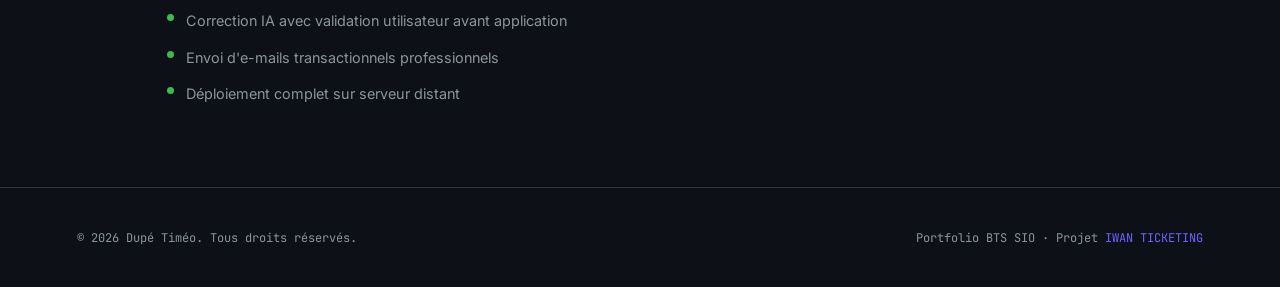
==== commit f6ae55fd: "Correction nom div" ====
--- a/projet/Stage-IWAN-TICKETS/iwan-ticket.html
+++ b/projet/Stage-IWAN-TICKETS/iwan-ticket.html
@@ -219,7 +219,7 @@
           <span class="chip active">Documentation du projet</span>
           <span class="chip active">Architecture MVC</span>
           <span class="chip active">Structuration arborescence</span>
-          <span class="chip-active">Versionnement</span>
+          <span class="chip active">Versionnement</span>
         </div>
       </div>
 
